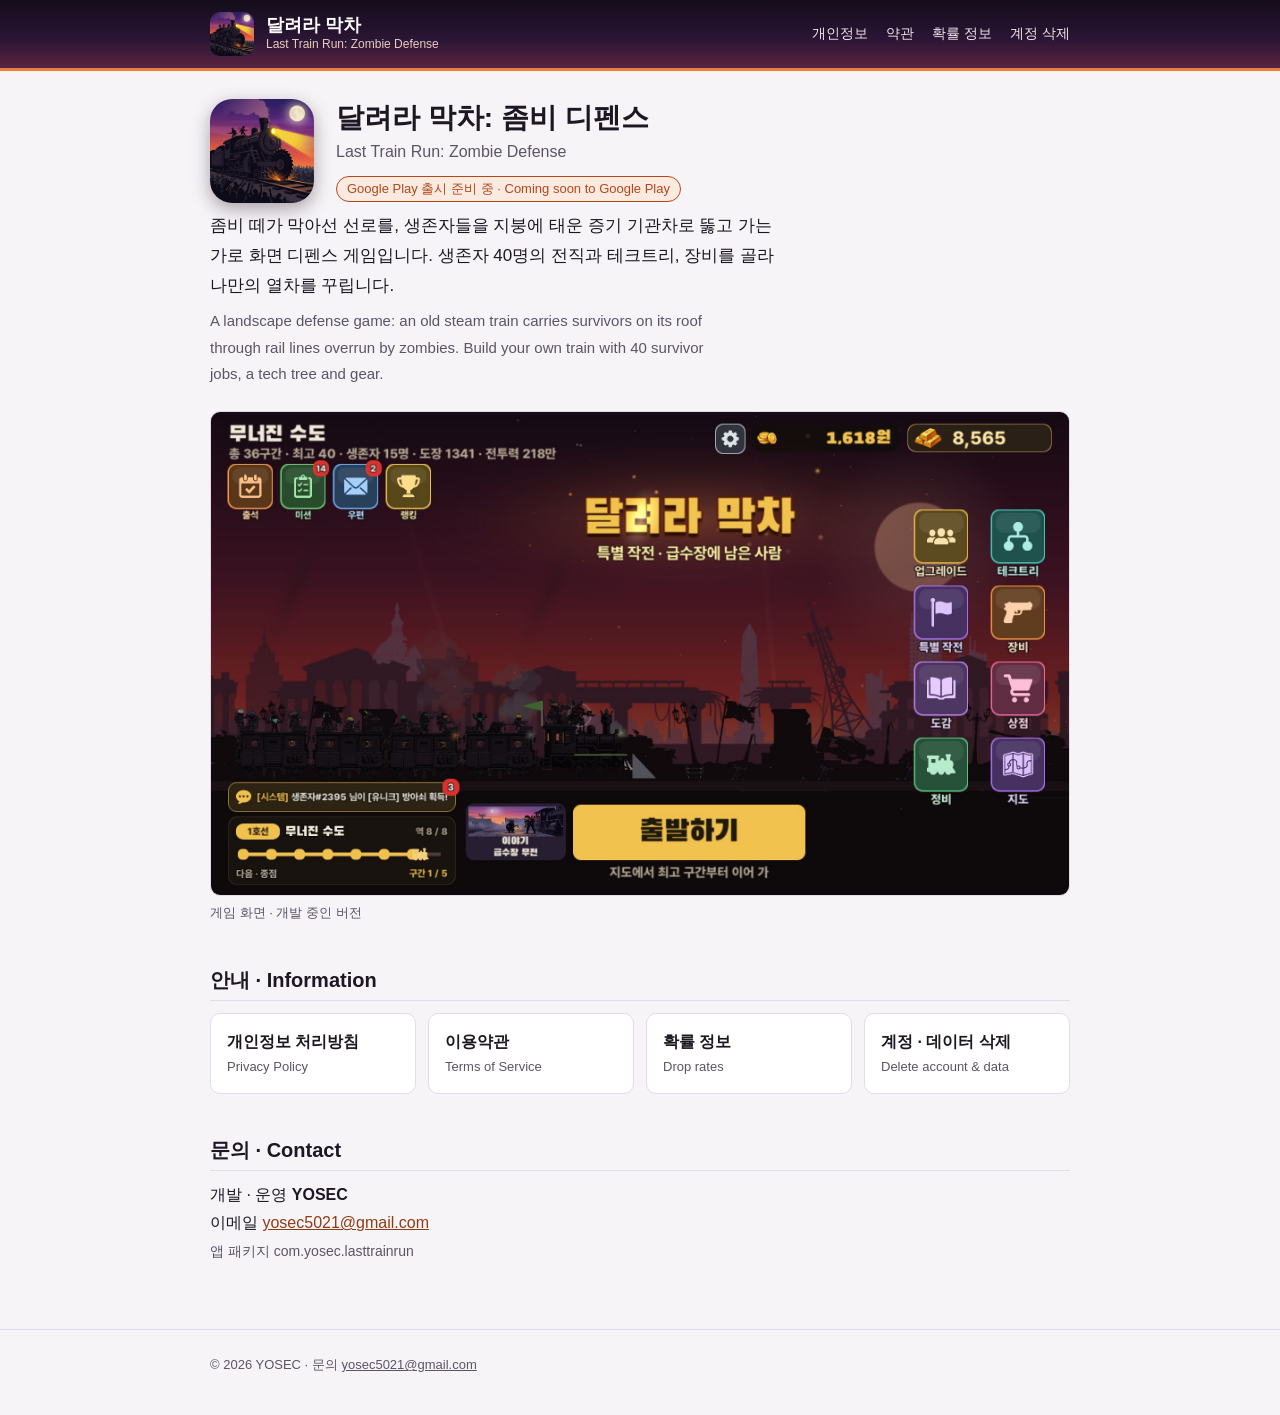
==== index.html @ f051a13f "달려라 막차 웹사이트: 개인정보 처리방침 · 이용약관 · 확률 정보 · 계정 삭제 Co-Authored-By: Claude Fable 5.1 <noreply@anthropic.co" ====
<!doctype html>
<html lang="ko">
<head>
<meta charset="utf-8">
<meta name="viewport" content="width=device-width, initial-scale=1">
<title>달려라 막차: 좀비 디펜스 · Last Train Run</title>
<meta name="description" content="달려라 막차: 좀비 디펜스(Last Train Run: Zombie Defense) — YOSEC의 모바일 게임. 개인정보 처리방침, 이용약관, 확률 정보, 계정 삭제 안내.">
<link rel="icon" href="icon.png">
<link rel="apple-touch-icon" href="icon.png">
<link rel="stylesheet" href="style.css">
</head>
<body>
<header class="top" id="top">
<div class="top-inner">
<a class="brand" href="./"><img src="icon.png" alt="" width="44" height="44"><span><b>달려라 막차</b><small lang="en">Last Train Run: Zombie Defense</small></span></a>
<nav class="nav" aria-label="메뉴"><a href="privacy.html">개인정보</a><a href="terms.html">약관</a><a href="odds.html">확률 정보</a><a href="delete.html">계정 삭제</a></nav>
</div>
</header>
<main class="wrap">
<section class="hero">
<img src="icon.png" alt="달려라 막차 앱 아이콘" width="104" height="104">
<div>
<h1>달려라 막차: 좀비 디펜스</h1>
<p class="sub" lang="en">Last Train Run: Zombie Defense</p>
<span class="chip">Google Play 출시 준비 중 · Coming soon to Google Play</span>
</div>
</section>
<p class="lead">좀비 떼가 막아선 선로를, 생존자들을 지붕에 태운 증기 기관차로 뚫고 가는 가로 화면 디펜스 게임입니다. 생존자 40명의 전직과 테크트리, 장비를 골라 나만의 열차를 꾸립니다.</p>
<p class="lead en" lang="en">A landscape defense game: an old steam train carries survivors on its roof through rail lines overrun by zombies. Build your own train with 40 survivor jobs, a tech tree and gear.</p>
<figure class="shot"><img src="screen-home.jpg" alt="게임 홈 화면. 가운데에 달려라 막차 제목이 있고, 아래에 생존자를 태운 열차와 출발하기 버튼, 오른쪽에 메뉴가 있다." width="1920" height="1080" loading="lazy"><figcaption>게임 화면 · 개발 중인 버전</figcaption></figure>
<h2>안내 · Information</h2>
<div class="cards">
<a class="card" href="privacy.html"><b>개인정보 처리방침</b><span lang="en">Privacy Policy</span></a>
<a class="card" href="terms.html"><b>이용약관</b><span lang="en">Terms of Service</span></a>
<a class="card" href="odds.html"><b>확률 정보</b><span lang="en">Drop rates</span></a>
<a class="card" href="delete.html"><b>계정 · 데이터 삭제</b><span lang="en">Delete account &amp; data</span></a>
</div>
<h2>문의 · Contact</h2>
<p>개발 · 운영 <b>YOSEC</b><br>이메일 <a href="mailto:yosec5021@gmail.com">yosec5021@gmail.com</a><br><span class="note">앱 패키지 com.yosec.lasttrainrun</span></p>
</main>
<footer class="foot"><div class="foot-inner">
<p>© 2026 YOSEC · 문의 <a href="mailto:yosec5021@gmail.com">yosec5021@gmail.com</a></p>
</div></footer>
</body>
</html>
---- style.css ----
:root {
  --bg: #f7f4f8; --surface: #ffffff; --ink: #1d1722; --muted: #5c5465; --line: #e3dbe7; --head: #f2ecf4;
  --accent: #b3471c; --accent-soft: #fbeae0; --link: #8f3b13;
  color-scheme: light;
}
@media (prefers-color-scheme: dark) {
  :root {
    --bg: #120d16; --surface: #1b1520; --ink: #eee8f1; --muted: #aa9fb3; --line: #342a3c; --head: #241c2b;
    --accent: #f0915a; --accent-soft: #2e1d1a; --link: #f4ab7c;
    color-scheme: dark;
  }
}
* { box-sizing: border-box; }
html { -webkit-text-size-adjust: 100%; }
body {
  margin: 0; background: var(--bg); color: var(--ink);
  font: 16px/1.75 "Pretendard", "Apple SD Gothic Neo", "Noto Sans KR", "Malgun Gothic", -apple-system, BlinkMacSystemFont, "Segoe UI", Roboto, sans-serif;
  word-break: keep-all; overflow-wrap: break-word;
}
a { color: var(--link); }
img { max-width: 100%; }
.top { background: linear-gradient(180deg, #140c1b 0%, #2b1535 58%, #5a2340 100%); color: #fff; border-bottom: 3px solid #e7813f; }
.top-inner { max-width: 900px; margin: 0 auto; padding: 12px 20px; display: flex; flex-wrap: wrap; gap: 8px 24px; align-items: center; justify-content: space-between; }
.brand { display: flex; align-items: center; gap: 12px; color: #fff; text-decoration: none; }
.brand img { width: 44px; height: 44px; border-radius: 10px; }
.brand b { display: block; font-size: 18px; line-height: 1.2; }
.brand small { display: block; font-size: 12px; line-height: 1.3; color: #e9cdbd; }
.nav { display: flex; flex-wrap: wrap; gap: 2px 18px; font-size: 14px; }
.nav a { color: #f1e2e9; text-decoration: none; padding: 4px 0; border-bottom: 2px solid transparent; }
.nav a:hover, .nav a[aria-current="page"] { color: #fff; border-bottom-color: #f2c14e; }
.wrap { max-width: 900px; margin: 0 auto; padding: 28px 20px 56px; }
.wrap.doc { max-width: 800px; }
h1 { font-size: 28px; line-height: 1.3; margin: 4px 0 6px; text-wrap: balance; }
h2 { font-size: 20px; line-height: 1.4; margin: 42px 0 10px; padding-bottom: 6px; border-bottom: 1px solid var(--line); text-wrap: balance; }
h3 { font-size: 17px; line-height: 1.45; margin: 26px 0 8px; }
p, ul, ol { margin: 8px 0; }
ul, ol { padding-left: 22px; }
li { margin: 3px 0; }
.meta { color: var(--muted); font-size: 14px; margin: 0 0 18px; }
.langs { font-size: 14px; margin: 0 0 6px; }
.summary { background: var(--surface); border: 1px solid var(--line); border-left: 4px solid var(--accent); border-radius: 8px; padding: 12px 18px; margin: 18px 0; }
.summary b { display: block; }
.note { color: var(--muted); font-size: 14px; }
.en { color: var(--muted); font-size: 14.5px; border-left: 2px solid var(--line); padding-left: 12px; }
.tbl { overflow-x: auto; margin: 10px 0 14px; border: 1px solid var(--line); border-radius: 8px; background: var(--surface); }
table { border-collapse: collapse; width: 100%; font-size: 14px; line-height: 1.55; }
th, td { padding: 8px 10px; border-bottom: 1px solid var(--line); text-align: left; vertical-align: top; }
thead th { background: var(--head); font-weight: 600; }
th small { font-weight: 400; color: var(--muted); }
tbody tr:last-child td { border-bottom: 0; }
.n { text-align: right; font-variant-numeric: tabular-nums; white-space: nowrap; }
td.k { white-space: nowrap; }
table.num td, table.num th { white-space: nowrap; }
hr.sep { border: 0; border-top: 2px dashed var(--line); margin: 60px 0 26px; }
.foot { border-top: 1px solid var(--line); color: var(--muted); font-size: 13px; }
.foot-inner { max-width: 900px; margin: 0 auto; padding: 16px 20px 30px; }
.foot a { color: inherit; }
.hero { display: flex; flex-wrap: wrap; gap: 18px 22px; align-items: center; }
.hero img { width: 104px; height: 104px; border-radius: 22px; box-shadow: 0 6px 18px rgba(20, 8, 24, .35); }
.hero h1 { margin: 0; }
.sub { margin: 2px 0 8px; color: var(--muted); }
.chip { display: inline-block; font-size: 13px; line-height: 1.5; padding: 2px 10px; border-radius: 999px; border: 1px solid var(--accent); background: var(--accent-soft); color: var(--accent); }
.lead { font-size: 17px; max-width: 62ch; }
.lead.en { font-size: 15px; border-left: 0; padding-left: 0; }
.shot { margin: 24px 0 8px; }
.shot img { display: block; width: 100%; height: auto; border-radius: 10px; border: 1px solid var(--line); }
.shot figcaption { color: var(--muted); font-size: 13px; margin-top: 6px; }
.cards { display: grid; grid-template-columns: repeat(auto-fit, minmax(190px, 1fr)); gap: 12px; margin: 12px 0; }
.card { display: block; text-decoration: none; color: var(--ink); background: var(--surface); border: 1px solid var(--line); border-radius: 10px; padding: 14px 16px; }
.card:hover { border-color: var(--accent); }
.card b { display: block; font-size: 16px; }
.card span { display: block; font-size: 13px; color: var(--muted); }
@media (max-width: 600px) {
  h1 { font-size: 25px; }
  table.stack thead { display: none; }
  table.stack, table.stack tbody, table.stack tr, table.stack td { display: block; width: 100%; }
  table.stack tr { padding: 10px 14px; border-bottom: 1px solid var(--line); }
  table.stack tbody tr:last-child { border-bottom: 0; }
  table.stack td { border: 0; padding: 2px 0; white-space: normal; text-align: left; }
  table.stack td::before { content: attr(data-label); display: block; font-size: 12.5px; font-weight: 600; color: var(--muted); }
  table.stack td:first-child { font-size: 15px; font-weight: 700; padding-bottom: 4px; }
  table.stack td:first-child::before { display: none; }
  table.num th, table.num td { padding: 7px 6px; font-size: 13px; }
}
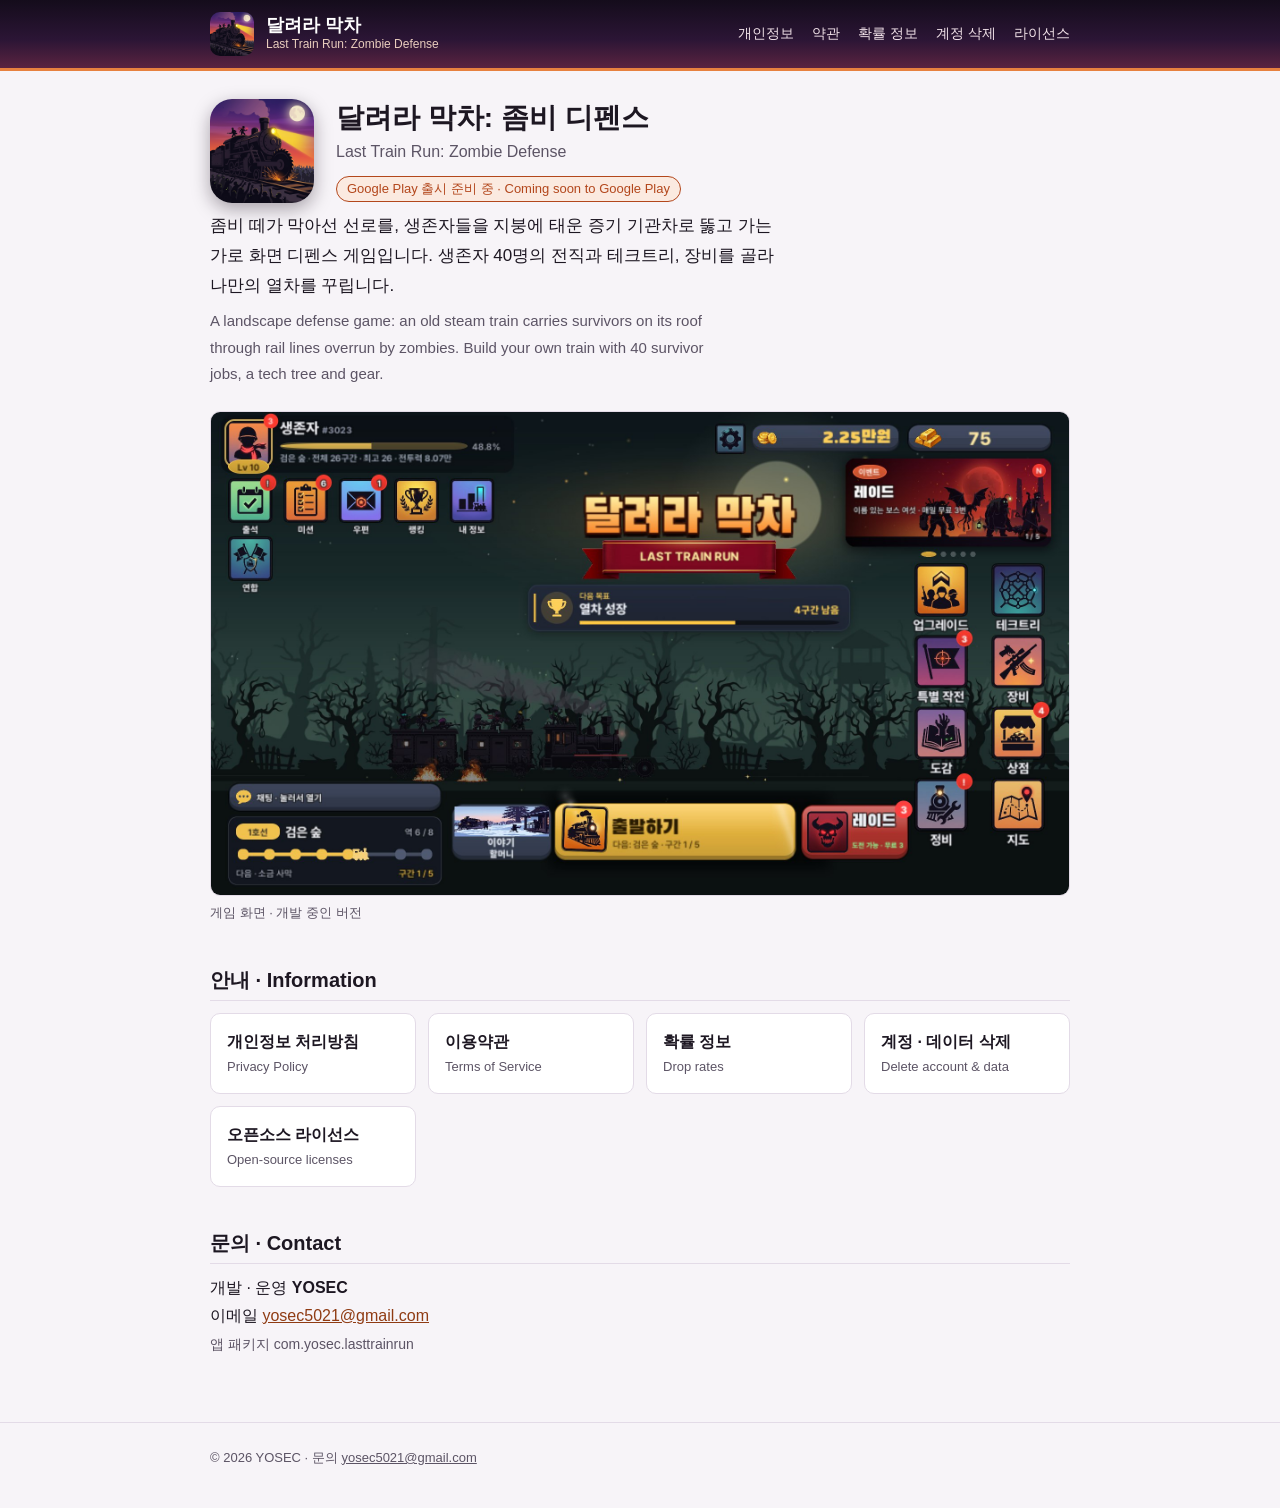
==== commit 7b25415e: "0.27.0: terms (effective date, guild rules), open-source licenses page, new home screenshot Co-Autho" ====
--- a/index.html
+++ b/index.html
@@ -13,7 +13,7 @@
 <header class="top" id="top">
 <div class="top-inner">
 <a class="brand" href="./"><img src="icon.png" alt="" width="44" height="44"><span><b>달려라 막차</b><small lang="en">Last Train Run: Zombie Defense</small></span></a>
-<nav class="nav" aria-label="메뉴"><a href="privacy.html">개인정보</a><a href="terms.html">약관</a><a href="odds.html">확률 정보</a><a href="delete.html">계정 삭제</a></nav>
+<nav class="nav" aria-label="메뉴"><a href="privacy.html">개인정보</a><a href="terms.html">약관</a><a href="odds.html">확률 정보</a><a href="delete.html">계정 삭제</a><a href="licenses.html">라이선스</a></nav>
 </div>
 </header>
 <main class="wrap">
@@ -34,6 +34,7 @@
 <a class="card" href="terms.html"><b>이용약관</b><span lang="en">Terms of Service</span></a>
 <a class="card" href="odds.html"><b>확률 정보</b><span lang="en">Drop rates</span></a>
 <a class="card" href="delete.html"><b>계정 · 데이터 삭제</b><span lang="en">Delete account &amp; data</span></a>
+<a class="card" href="licenses.html"><b>오픈소스 라이선스</b><span lang="en">Open-source licenses</span></a>
 </div>
 <h2>문의 · Contact</h2>
 <p>개발 · 운영 <b>YOSEC</b><br>이메일 <a href="mailto:yosec5021@gmail.com">yosec5021@gmail.com</a><br><span class="note">앱 패키지 com.yosec.lasttrainrun</span></p>
--- a/style.css
+++ b/style.css
@@ -70,6 +70,7 @@
 .card:hover { border-color: var(--accent); }
 .card b { display: block; font-size: 16px; }
 .card span { display: block; font-size: 13px; color: var(--muted); }
+pre.lic { white-space: pre-wrap; overflow-wrap: anywhere; word-break: normal; font: 13px/1.6 ui-monospace, Consolas, "D2Coding", monospace; background: var(--surface); border: 1px solid var(--line); border-radius: 8px; padding: 14px 16px; margin: 12px 0; }
 @media (max-width: 600px) {
   h1 { font-size: 25px; }
   table.stack thead { display: none; }
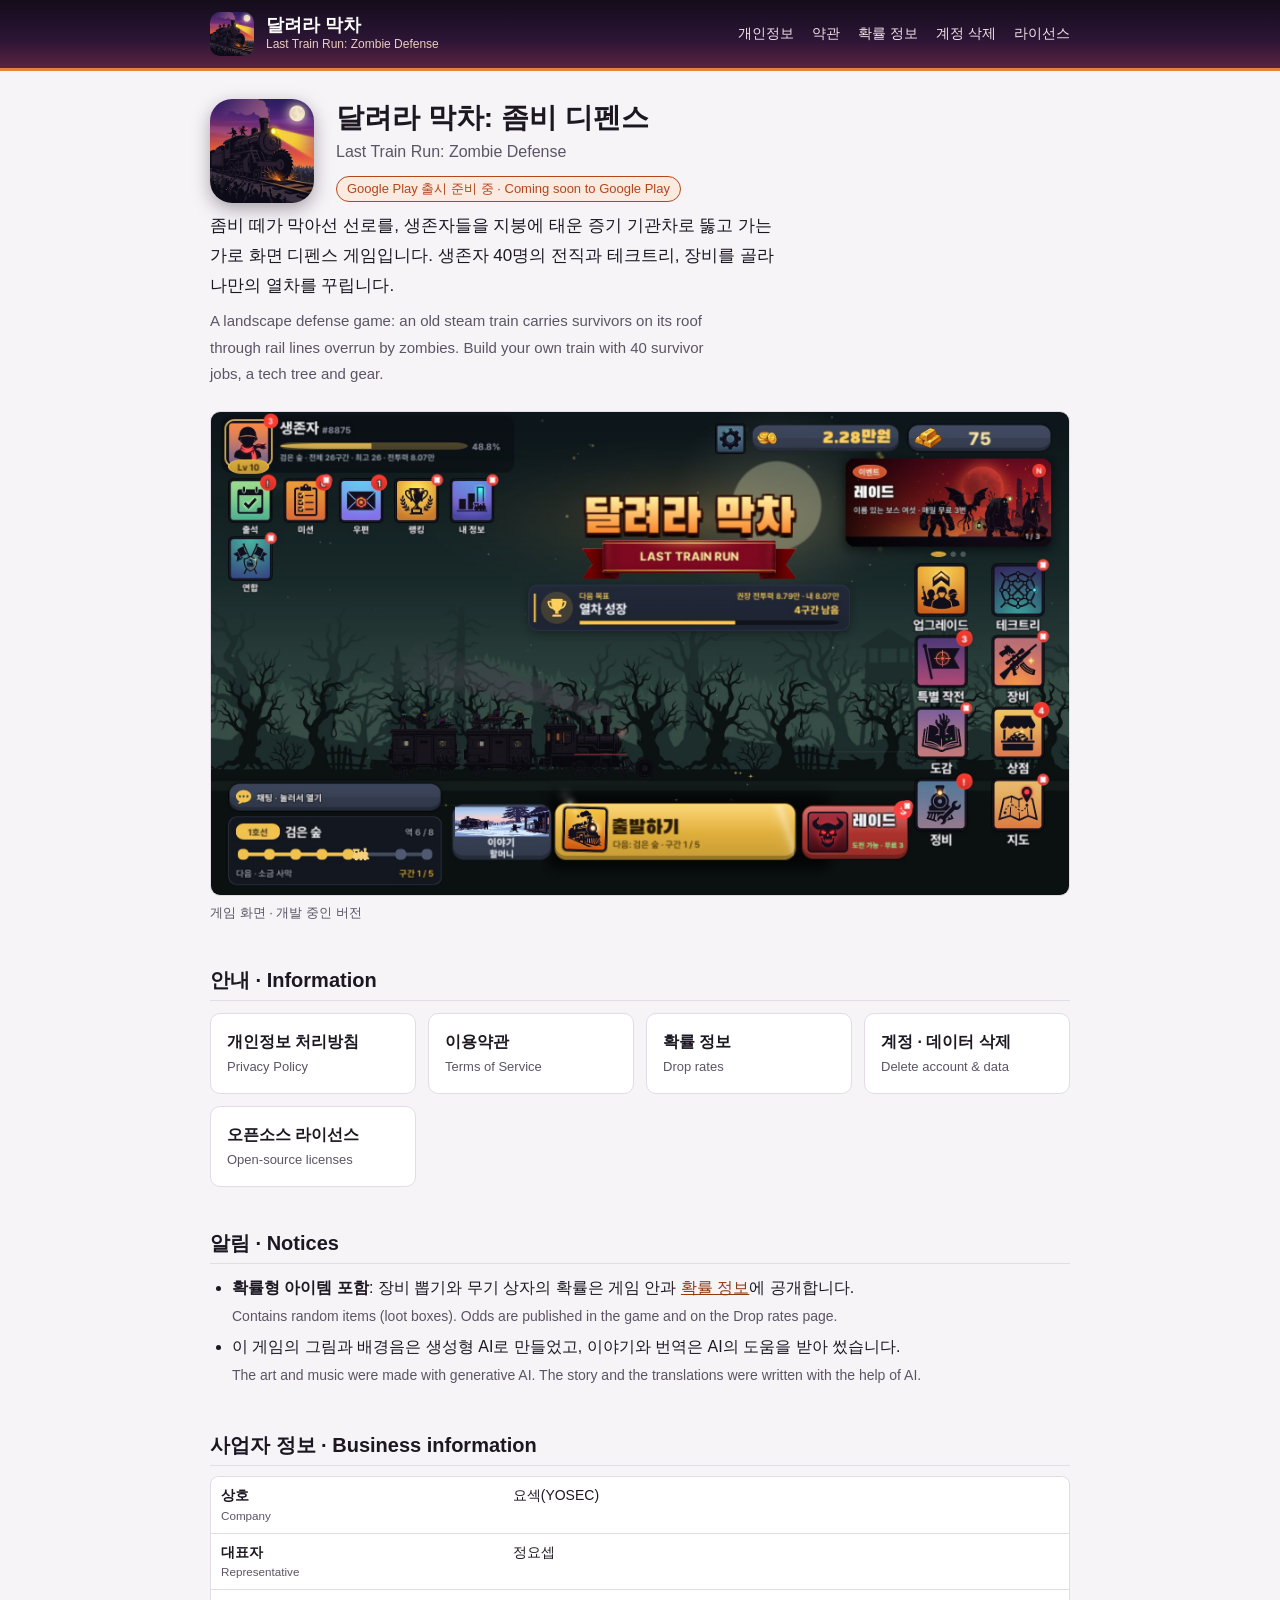
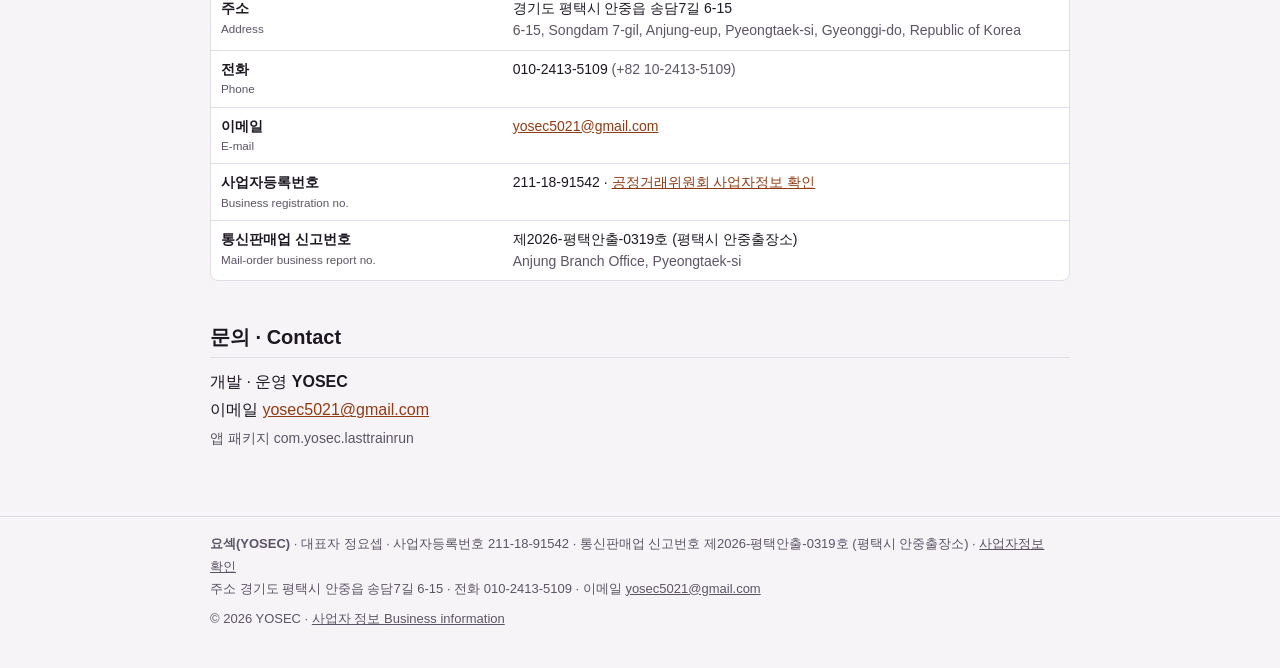
==== commit 1045365d: "business information on every page (e-commerce act art. 10/13), terms section 13, privacy officer na" ====
--- a/index.html
+++ b/index.html
@@ -36,11 +36,28 @@
 <a class="card" href="delete.html"><b>계정 · 데이터 삭제</b><span lang="en">Delete account &amp; data</span></a>
 <a class="card" href="licenses.html"><b>오픈소스 라이선스</b><span lang="en">Open-source licenses</span></a>
 </div>
+<h2>알림 · Notices</h2>
+<ul>
+<li><b>확률형 아이템 포함</b>: 장비 뽑기와 무기 상자의 확률은 게임 안과 <a href="odds.html">확률 정보</a>에 공개합니다.<br><span class="note" lang="en">Contains random items (loot boxes). Odds are published in the game and on the Drop rates page.</span></li>
+<li>이 게임의 그림과 배경음은 생성형 AI로 만들었고, 이야기와 번역은 AI의 도움을 받아 썼습니다.<br><span class="note" lang="en">The art and music were made with generative AI. The story and the translations were written with the help of AI.</span></li>
+</ul>
+<h2 id="business">사업자 정보 · Business information</h2>
+<div class="tbl"><table class="kv">
+<tbody>
+<tr><th scope="row">상호 <small lang="en">Company</small></th><td>요섹(YOSEC)</td></tr>
+<tr><th scope="row">대표자 <small lang="en">Representative</small></th><td>정요셉</td></tr>
+<tr><th scope="row">주소 <small lang="en">Address</small></th><td>경기도 평택시 안중읍 송담7길 6-15<br><span class="note" lang="en">6-15, Songdam 7-gil, Anjung-eup, Pyeongtaek-si, Gyeonggi-do, Republic of Korea</span></td></tr>
+<tr><th scope="row">전화 <small lang="en">Phone</small></th><td>010-2413-5109 <span class="note" lang="en">(+82 10-2413-5109)</span></td></tr>
+<tr><th scope="row">이메일 <small lang="en">E-mail</small></th><td><a href="mailto:yosec5021@gmail.com">yosec5021@gmail.com</a></td></tr>
+<tr><th scope="row">사업자등록번호 <small lang="en">Business registration no.</small></th><td>211-18-91542 · <a href="https://www.ftc.go.kr/bizCommPop.do?wrkr_no=2111891542" rel="noopener">공정거래위원회 사업자정보 확인</a></td></tr>
+<tr><th scope="row">통신판매업 신고번호 <small lang="en">Mail-order business report no.</small></th><td>제2026-평택안출-0319호 (평택시 안중출장소)<br><span class="note" lang="en">Anjung Branch Office, Pyeongtaek-si</span></td></tr>
+</tbody></table></div>
 <h2>문의 · Contact</h2>
 <p>개발 · 운영 <b>YOSEC</b><br>이메일 <a href="mailto:yosec5021@gmail.com">yosec5021@gmail.com</a><br><span class="note">앱 패키지 com.yosec.lasttrainrun</span></p>
 </main>
 <footer class="foot"><div class="foot-inner">
-<p>© 2026 YOSEC · 문의 <a href="mailto:yosec5021@gmail.com">yosec5021@gmail.com</a></p>
+<p class="biz"><b>요섹(YOSEC)</b> · 대표자 정요셉 · 사업자등록번호 211-18-91542 · 통신판매업 신고번호 제2026-평택안출-0319호 (평택시 안중출장소) · <a href="https://www.ftc.go.kr/bizCommPop.do?wrkr_no=2111891542" rel="noopener">사업자정보 확인</a><br>주소 경기도 평택시 안중읍 송담7길 6-15 · 전화 010-2413-5109 · 이메일 <a href="mailto:yosec5021@gmail.com">yosec5021@gmail.com</a></p>
+<p>© 2026 YOSEC · <a href="./#business">사업자 정보 <span lang="en">Business information</span></a></p>
 </div></footer>
 </body>
 </html>
--- a/style.css
+++ b/style.css
@@ -55,6 +55,10 @@
 .foot { border-top: 1px solid var(--line); color: var(--muted); font-size: 13px; }
 .foot-inner { max-width: 900px; margin: 0 auto; padding: 16px 20px 30px; }
 .foot a { color: inherit; }
+.foot .biz { margin: 0 0 6px; line-height: 1.7; }
+table.kv th { width: 34%; font-weight: 600; }
+table.kv th small { display: block; }
+table.kv tbody tr:last-child th { border-bottom: 0; }
 .hero { display: flex; flex-wrap: wrap; gap: 18px 22px; align-items: center; }
 .hero img { width: 104px; height: 104px; border-radius: 22px; box-shadow: 0 6px 18px rgba(20, 8, 24, .35); }
 .hero h1 { margin: 0; }
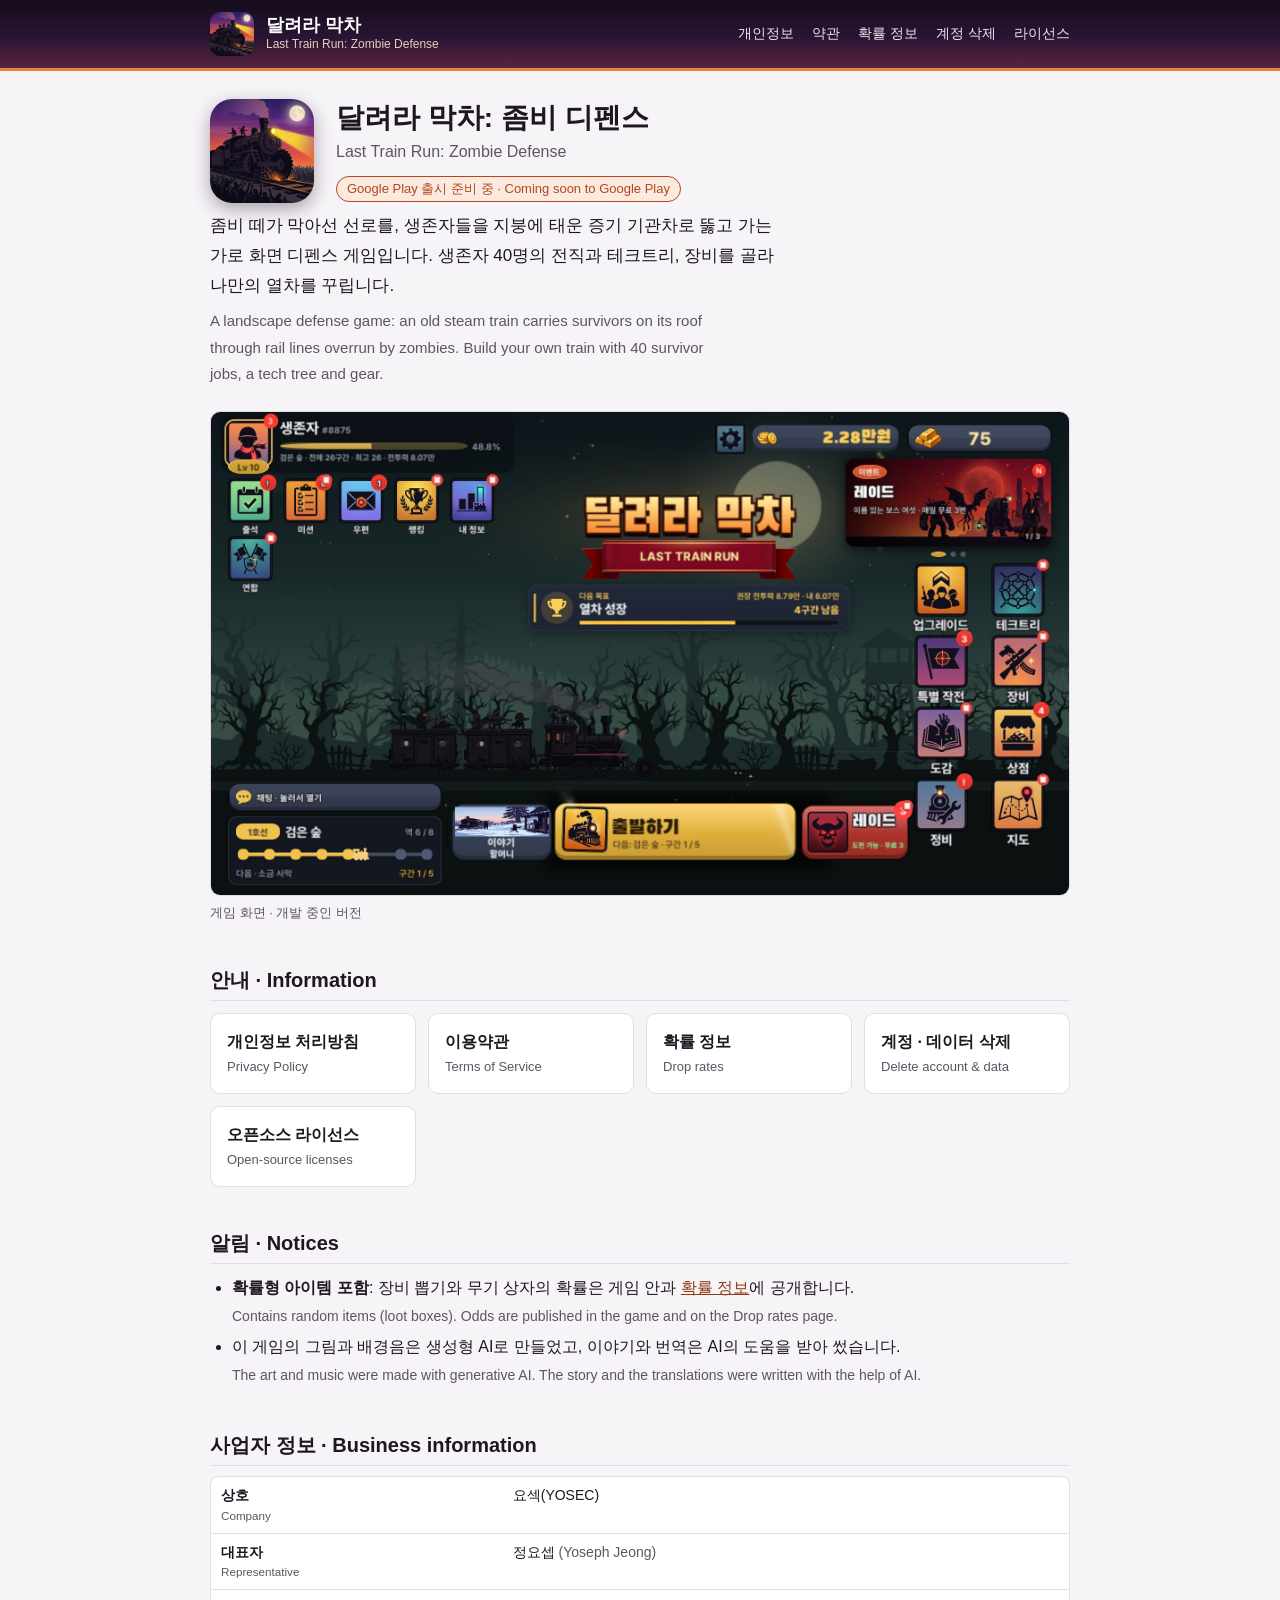
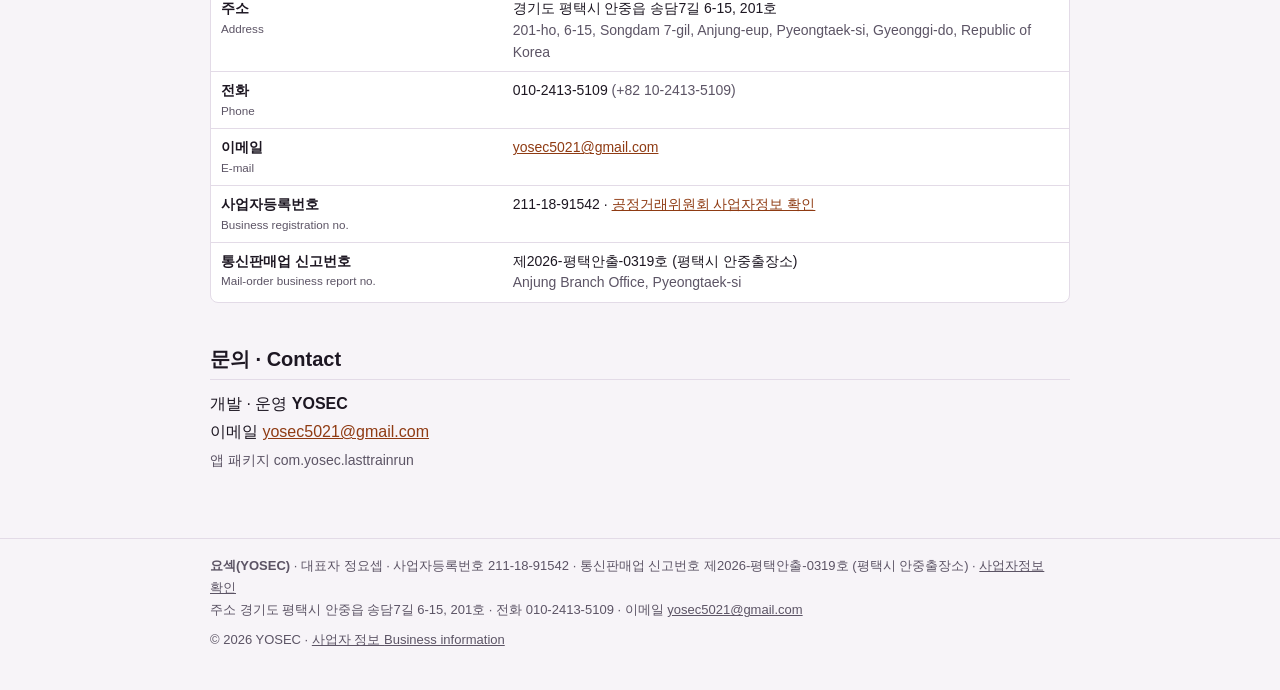
==== commit 5fb626fc: "Business information: full address and the representative's English name The address is shown in ful" ====
--- a/index.html
+++ b/index.html
@@ -45,8 +45,8 @@
 <div class="tbl"><table class="kv">
 <tbody>
 <tr><th scope="row">상호 <small lang="en">Company</small></th><td>요섹(YOSEC)</td></tr>
-<tr><th scope="row">대표자 <small lang="en">Representative</small></th><td>정요셉</td></tr>
-<tr><th scope="row">주소 <small lang="en">Address</small></th><td>경기도 평택시 안중읍 송담7길 6-15<br><span class="note" lang="en">6-15, Songdam 7-gil, Anjung-eup, Pyeongtaek-si, Gyeonggi-do, Republic of Korea</span></td></tr>
+<tr><th scope="row">대표자 <small lang="en">Representative</small></th><td>정요셉 <span class="note" lang="en">(Yoseph Jeong)</span></td></tr>
+<tr><th scope="row">주소 <small lang="en">Address</small></th><td>경기도 평택시 안중읍 송담7길 6-15, 201호<br><span class="note" lang="en">201-ho, 6-15, Songdam 7-gil, Anjung-eup, Pyeongtaek-si, Gyeonggi-do, Republic of Korea</span></td></tr>
 <tr><th scope="row">전화 <small lang="en">Phone</small></th><td>010-2413-5109 <span class="note" lang="en">(+82 10-2413-5109)</span></td></tr>
 <tr><th scope="row">이메일 <small lang="en">E-mail</small></th><td><a href="mailto:yosec5021@gmail.com">yosec5021@gmail.com</a></td></tr>
 <tr><th scope="row">사업자등록번호 <small lang="en">Business registration no.</small></th><td>211-18-91542 · <a href="https://www.ftc.go.kr/bizCommPop.do?wrkr_no=2111891542" rel="noopener">공정거래위원회 사업자정보 확인</a></td></tr>
@@ -56,7 +56,7 @@
 <p>개발 · 운영 <b>YOSEC</b><br>이메일 <a href="mailto:yosec5021@gmail.com">yosec5021@gmail.com</a><br><span class="note">앱 패키지 com.yosec.lasttrainrun</span></p>
 </main>
 <footer class="foot"><div class="foot-inner">
-<p class="biz"><b>요섹(YOSEC)</b> · 대표자 정요셉 · 사업자등록번호 211-18-91542 · 통신판매업 신고번호 제2026-평택안출-0319호 (평택시 안중출장소) · <a href="https://www.ftc.go.kr/bizCommPop.do?wrkr_no=2111891542" rel="noopener">사업자정보 확인</a><br>주소 경기도 평택시 안중읍 송담7길 6-15 · 전화 010-2413-5109 · 이메일 <a href="mailto:yosec5021@gmail.com">yosec5021@gmail.com</a></p>
+<p class="biz"><b>요섹(YOSEC)</b> · 대표자 정요셉 · 사업자등록번호 211-18-91542 · 통신판매업 신고번호 제2026-평택안출-0319호 (평택시 안중출장소) · <a href="https://www.ftc.go.kr/bizCommPop.do?wrkr_no=2111891542" rel="noopener">사업자정보 확인</a><br>주소 경기도 평택시 안중읍 송담7길 6-15, 201호 · 전화 010-2413-5109 · 이메일 <a href="mailto:yosec5021@gmail.com">yosec5021@gmail.com</a></p>
 <p>© 2026 YOSEC · <a href="./#business">사업자 정보 <span lang="en">Business information</span></a></p>
 </div></footer>
 </body>
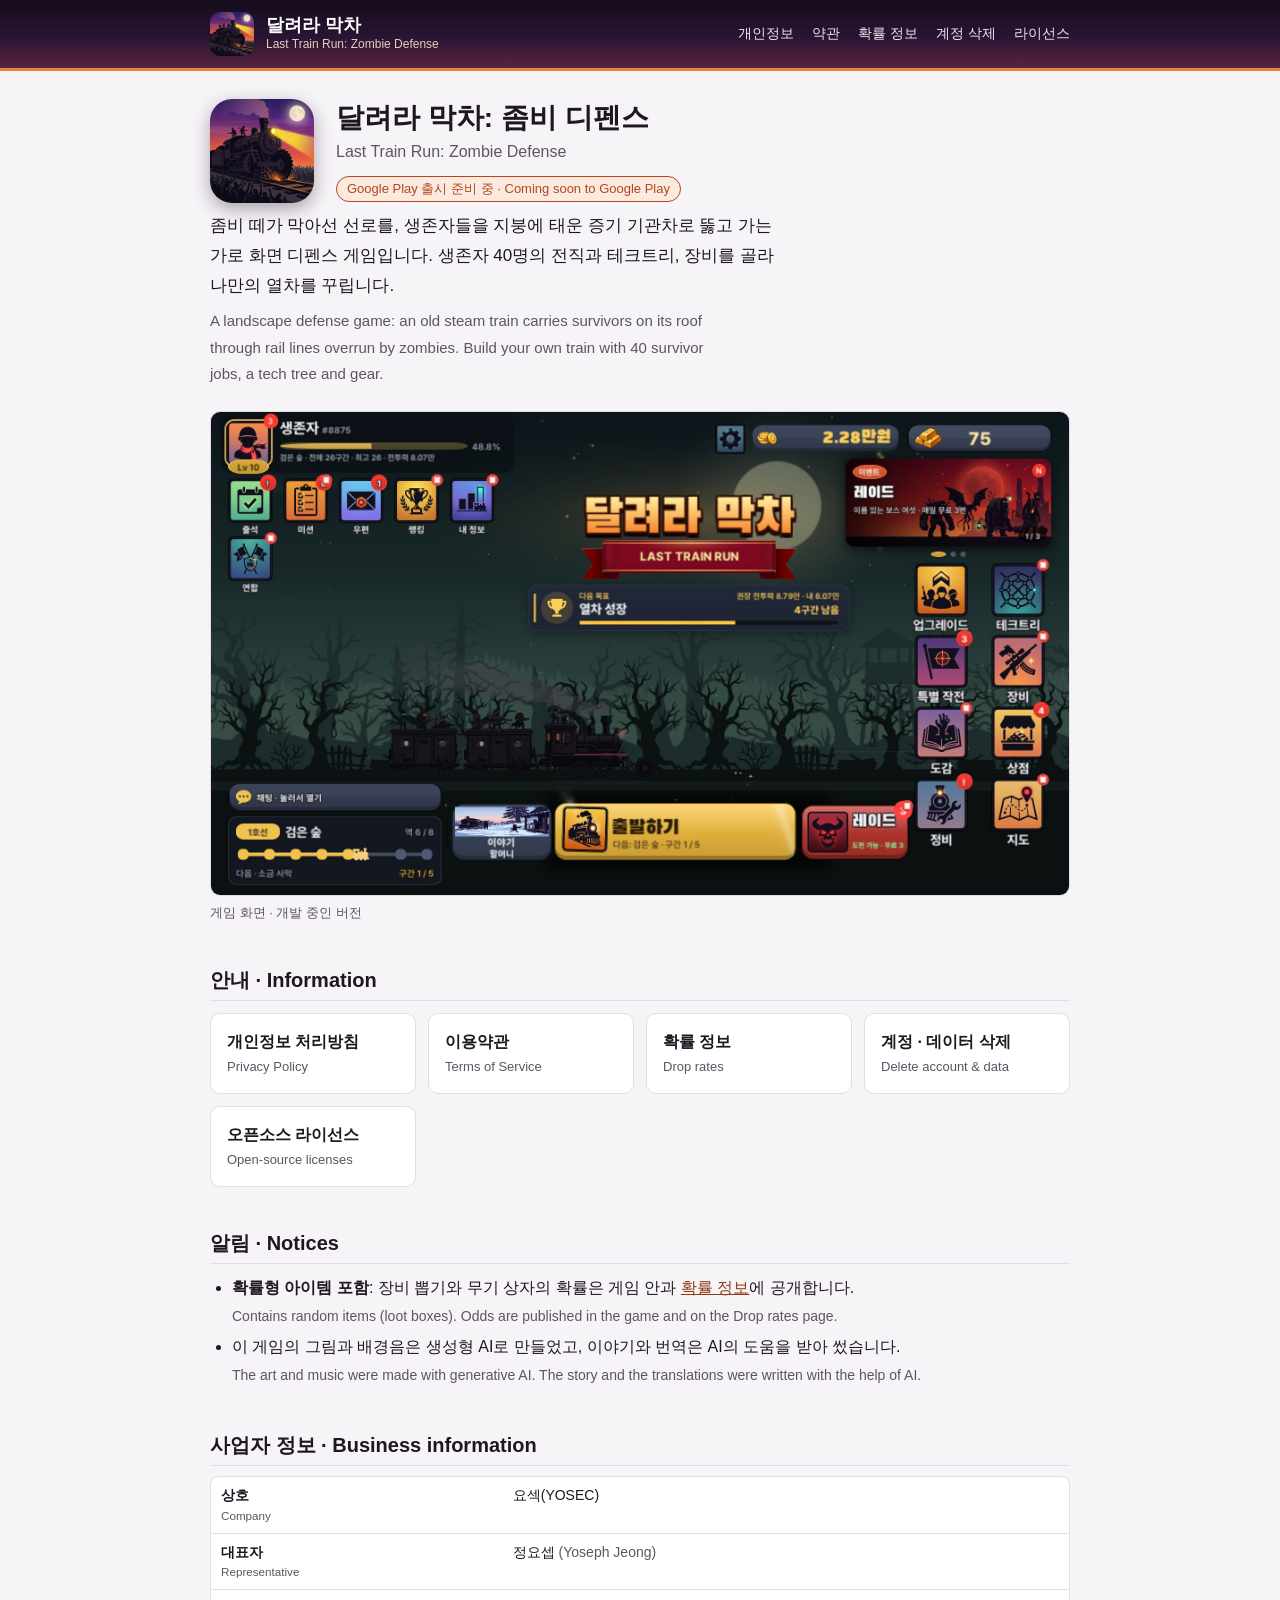
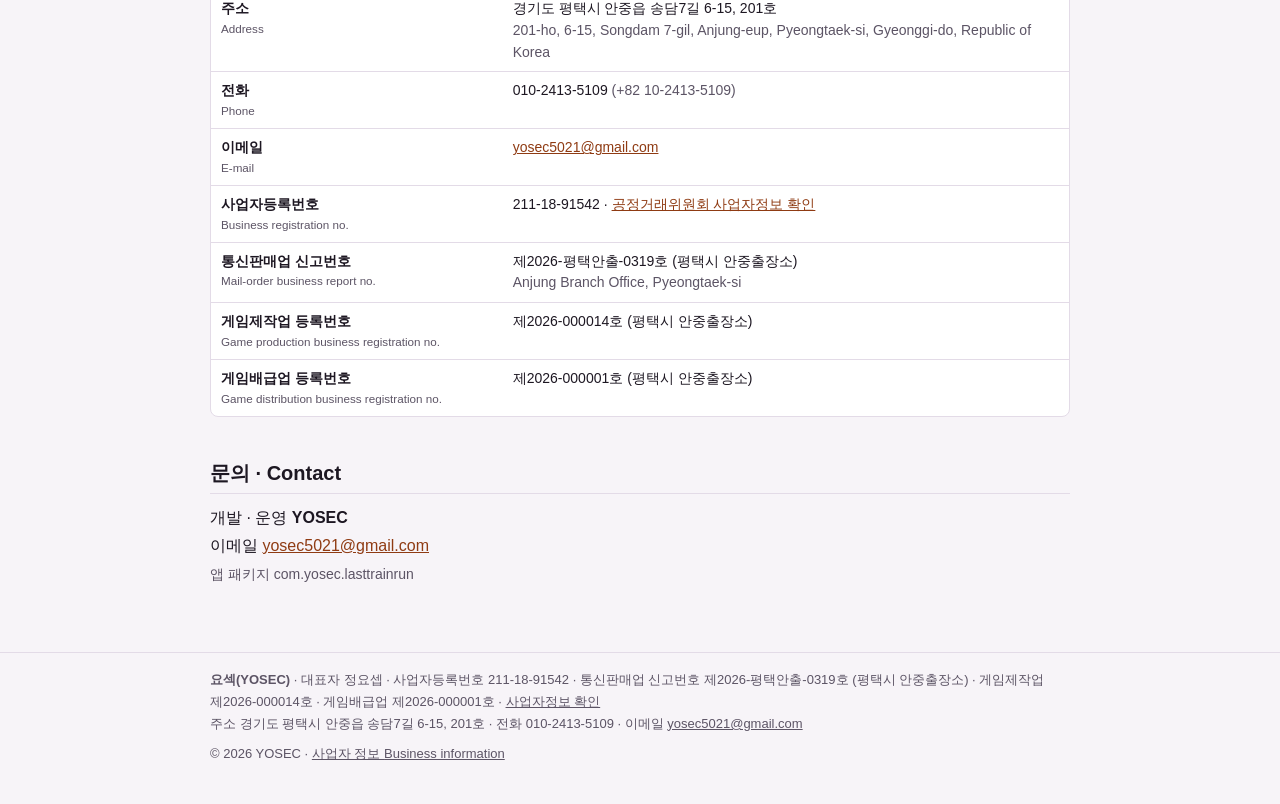
==== commit c7355319: "Business information: game production and distribution business registration numbers; privacy policy" ====
--- a/index.html
+++ b/index.html
@@ -51,12 +51,14 @@
 <tr><th scope="row">이메일 <small lang="en">E-mail</small></th><td><a href="mailto:yosec5021@gmail.com">yosec5021@gmail.com</a></td></tr>
 <tr><th scope="row">사업자등록번호 <small lang="en">Business registration no.</small></th><td>211-18-91542 · <a href="https://www.ftc.go.kr/bizCommPop.do?wrkr_no=2111891542" rel="noopener">공정거래위원회 사업자정보 확인</a></td></tr>
 <tr><th scope="row">통신판매업 신고번호 <small lang="en">Mail-order business report no.</small></th><td>제2026-평택안출-0319호 (평택시 안중출장소)<br><span class="note" lang="en">Anjung Branch Office, Pyeongtaek-si</span></td></tr>
+<tr><th scope="row">게임제작업 등록번호 <small lang="en">Game production business registration no.</small></th><td>제2026-000014호 (평택시 안중출장소)</td></tr>
+<tr><th scope="row">게임배급업 등록번호 <small lang="en">Game distribution business registration no.</small></th><td>제2026-000001호 (평택시 안중출장소)</td></tr>
 </tbody></table></div>
 <h2>문의 · Contact</h2>
 <p>개발 · 운영 <b>YOSEC</b><br>이메일 <a href="mailto:yosec5021@gmail.com">yosec5021@gmail.com</a><br><span class="note">앱 패키지 com.yosec.lasttrainrun</span></p>
 </main>
 <footer class="foot"><div class="foot-inner">
-<p class="biz"><b>요섹(YOSEC)</b> · 대표자 정요셉 · 사업자등록번호 211-18-91542 · 통신판매업 신고번호 제2026-평택안출-0319호 (평택시 안중출장소) · <a href="https://www.ftc.go.kr/bizCommPop.do?wrkr_no=2111891542" rel="noopener">사업자정보 확인</a><br>주소 경기도 평택시 안중읍 송담7길 6-15, 201호 · 전화 010-2413-5109 · 이메일 <a href="mailto:yosec5021@gmail.com">yosec5021@gmail.com</a></p>
+<p class="biz"><b>요섹(YOSEC)</b> · 대표자 정요셉 · 사업자등록번호 211-18-91542 · 통신판매업 신고번호 제2026-평택안출-0319호 (평택시 안중출장소) · 게임제작업 제2026-000014호 · 게임배급업 제2026-000001호 · <a href="https://www.ftc.go.kr/bizCommPop.do?wrkr_no=2111891542" rel="noopener">사업자정보 확인</a><br>주소 경기도 평택시 안중읍 송담7길 6-15, 201호 · 전화 010-2413-5109 · 이메일 <a href="mailto:yosec5021@gmail.com">yosec5021@gmail.com</a></p>
 <p>© 2026 YOSEC · <a href="./#business">사업자 정보 <span lang="en">Business information</span></a></p>
 </div></footer>
 </body>
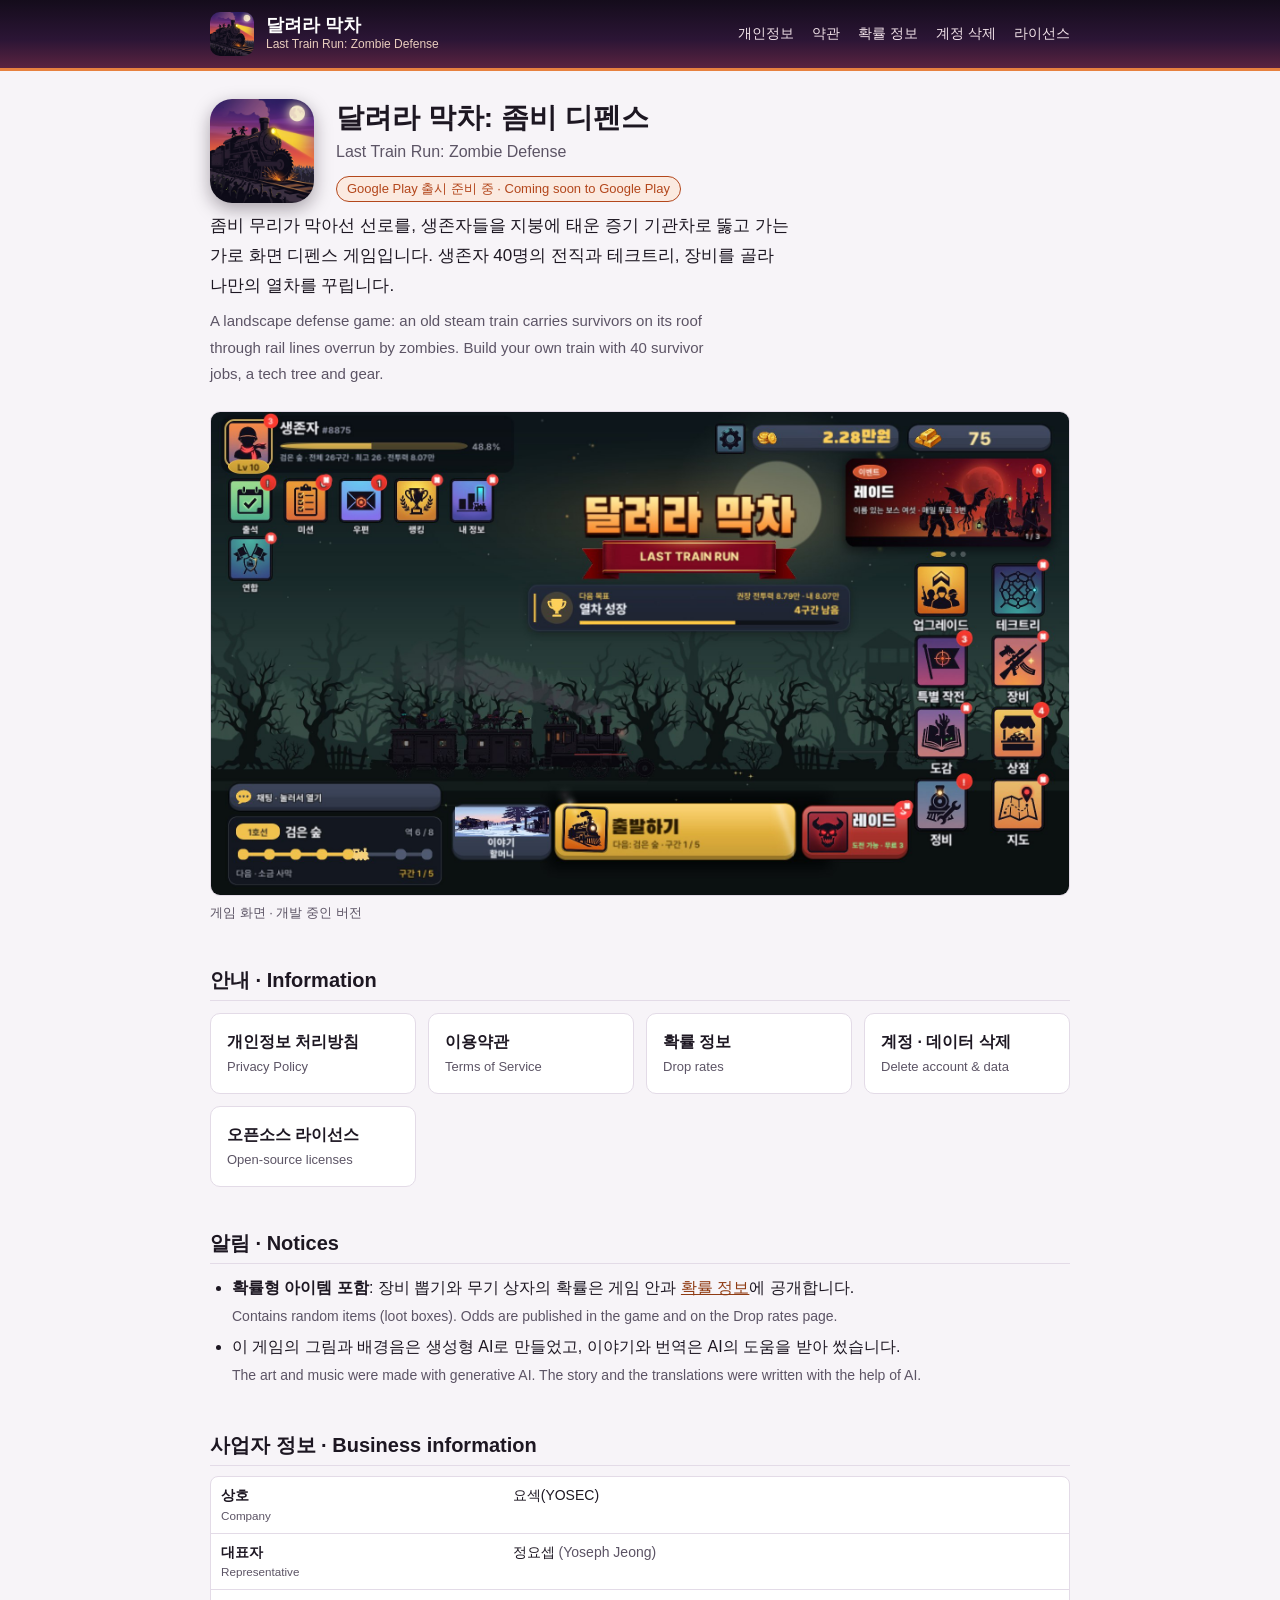
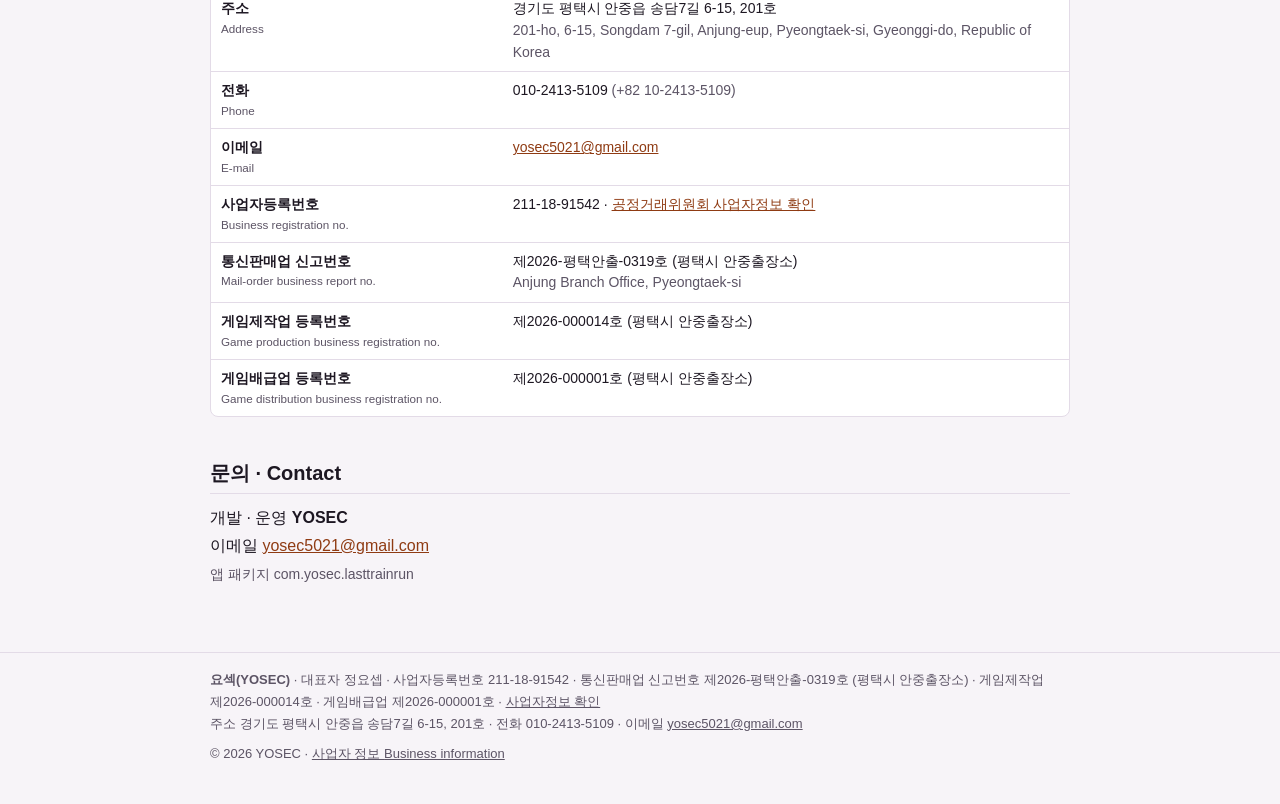
==== commit 242378b5: "1.0.0 (36): 만 14세 미만 광고 보상 없음 · 한눈에 보기 굵은 글 줄바꿈 · 계정 삭제 페이지 버전 · 광고 정보 안내" ====
--- a/index.html
+++ b/index.html
@@ -25,7 +25,7 @@
 <span class="chip">Google Play 출시 준비 중 · Coming soon to Google Play</span>
 </div>
 </section>
-<p class="lead">좀비 떼가 막아선 선로를, 생존자들을 지붕에 태운 증기 기관차로 뚫고 가는 가로 화면 디펜스 게임입니다. 생존자 40명의 전직과 테크트리, 장비를 골라 나만의 열차를 꾸립니다.</p>
+<p class="lead">좀비 무리가 막아선 선로를, 생존자들을 지붕에 태운 증기 기관차로 뚫고 가는 가로 화면 디펜스 게임입니다. 생존자 40명의 전직과 테크트리, 장비를 골라 나만의 열차를 꾸립니다.</p>
 <p class="lead en" lang="en">A landscape defense game: an old steam train carries survivors on its roof through rail lines overrun by zombies. Build your own train with 40 survivor jobs, a tech tree and gear.</p>
 <figure class="shot"><img src="screen-home.jpg" alt="게임 홈 화면. 가운데에 달려라 막차 제목이 있고, 아래에 생존자를 태운 열차와 출발하기 버튼, 오른쪽에 메뉴가 있다." width="1920" height="1080" loading="lazy"><figcaption>게임 화면 · 개발 중인 버전</figcaption></figure>
 <h2>안내 · Information</h2>
--- a/style.css
+++ b/style.css
@@ -39,7 +39,7 @@
 .meta { color: var(--muted); font-size: 14px; margin: 0 0 18px; }
 .langs { font-size: 14px; margin: 0 0 6px; }
 .summary { background: var(--surface); border: 1px solid var(--line); border-left: 4px solid var(--accent); border-radius: 8px; padding: 12px 18px; margin: 18px 0; }
-.summary b { display: block; }
+.summary > b { display: block; }
 .note { color: var(--muted); font-size: 14px; }
 .en { color: var(--muted); font-size: 14.5px; border-left: 2px solid var(--line); padding-left: 12px; }
 .tbl { overflow-x: auto; margin: 10px 0 14px; border: 1px solid var(--line); border-radius: 8px; background: var(--surface); }
